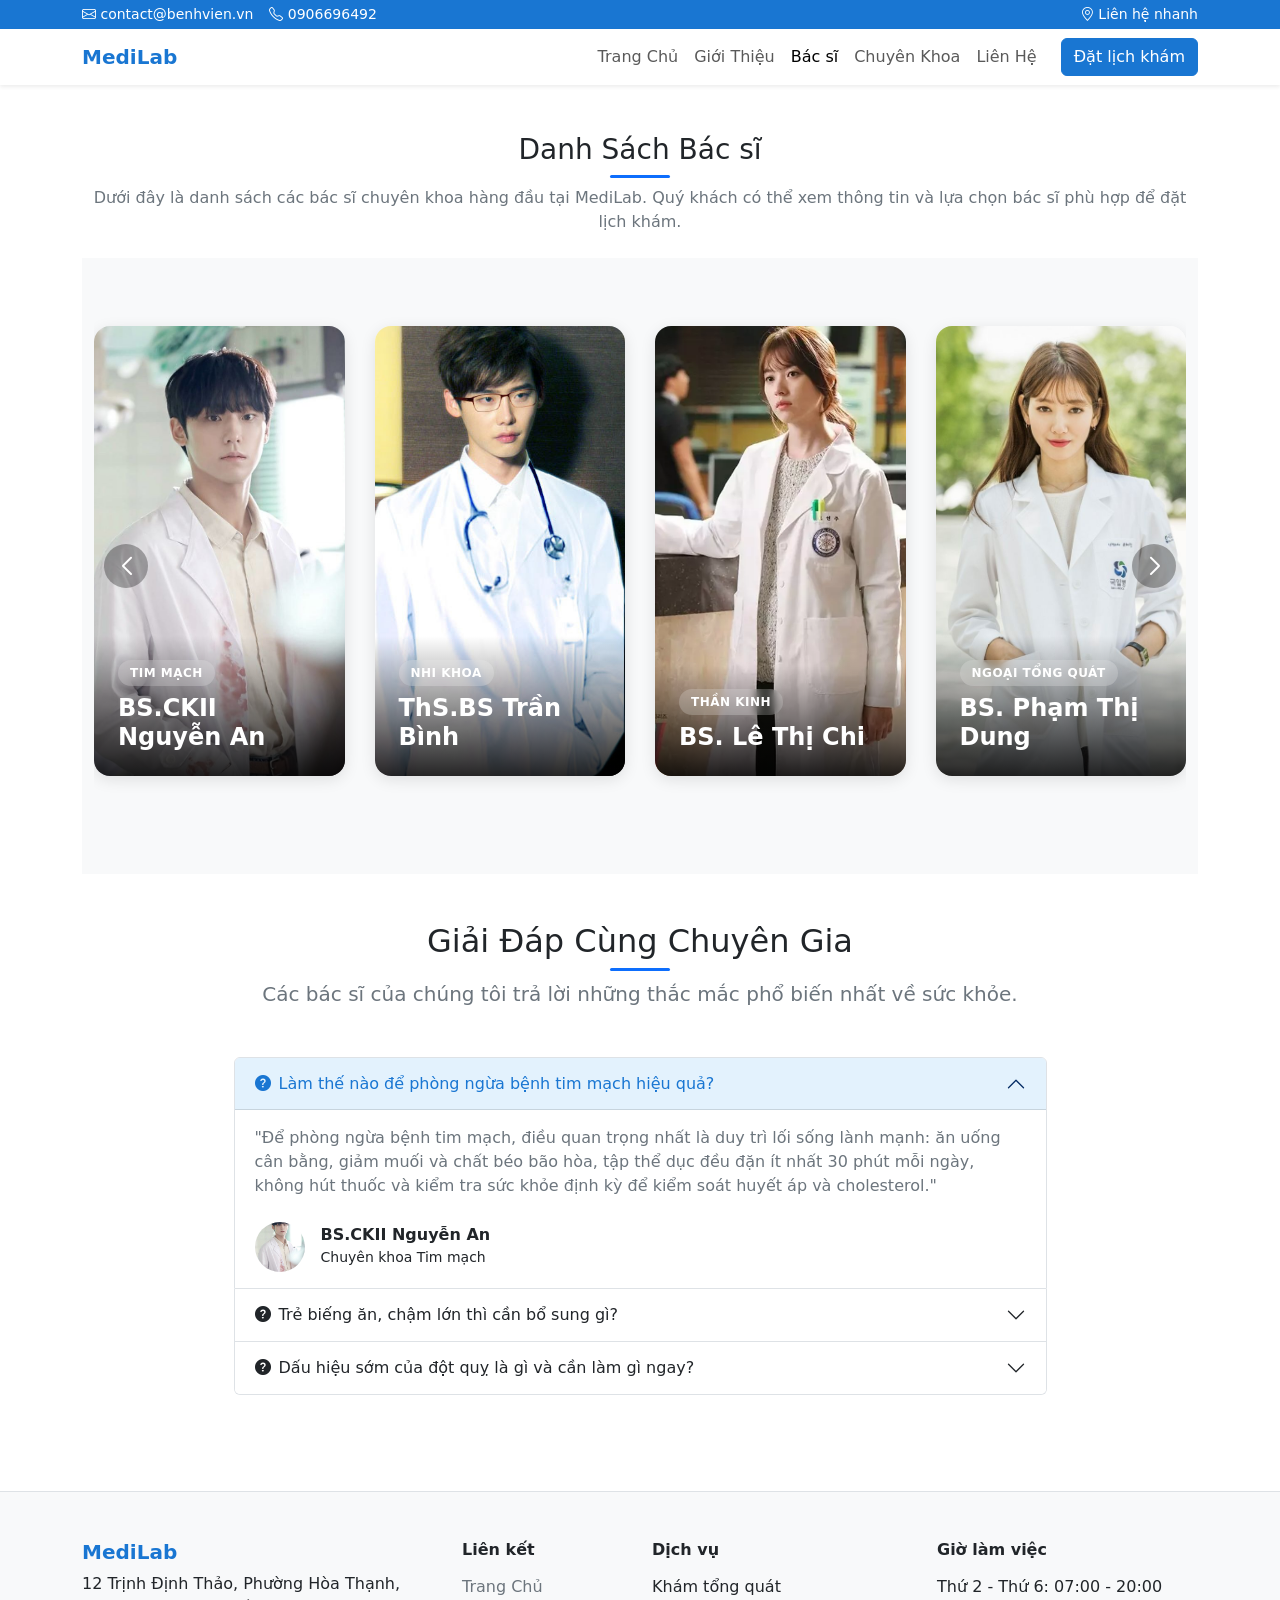
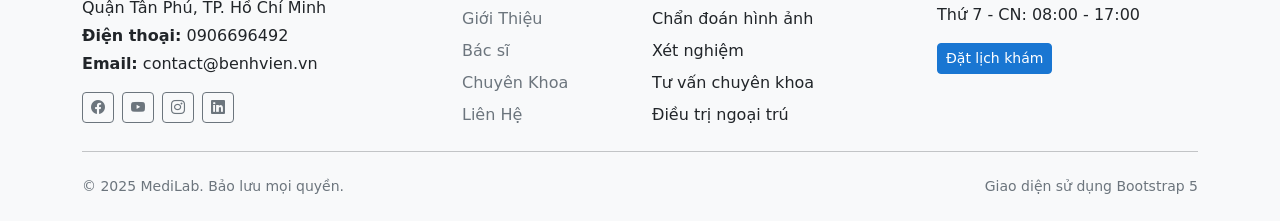
==== bacSi.html @ 4534d4b7 "first commit" ====
<!doctype html>
<html lang="vi">

<head>
  <meta charset="utf-8" />
  <meta name="viewport" content="width=device-width, initial-scale=1" />
  <title>Bác sĩ - MediLab</title>
  <link href="https://cdn.jsdelivr.net/npm/bootstrap@5.3.3/dist/css/bootstrap.min.css" rel="stylesheet" />
  <!-- Bootstrap Icons -->
  <link href="https://cdn.jsdelivr.net/npm/bootstrap-icons@1.11.3/font/bootstrap-icons.css" rel="stylesheet" />
  <link rel="stylesheet" href="https://cdn.jsdelivr.net/npm/swiper@11/swiper-bundle.min.css" />
  <style>
    .section-title::after {
      content: "";
      display: block;
      width: 60px;
      height: 3px;
      background: #0d6efd;
      margin: 8px auto 0;
      border-radius: 3px;
    }
    

    #faq-doctors .accordion-button:not(.collapsed) {
      color: var(--bs-primary);
      background-color: var(--bs-primary-bg-subtle);
      box-shadow: inset 0 -1px 0 rgba(0, 0, 0, .125);
    }

    #faq-doctors .accordion-button:focus {
      box-shadow: 0 0 0 0.25rem rgba(var(--bs-primary-rgb), 0.25);
    }

    #faq-doctors .answer-doctor-img {
      width: 50px;
      height: 50px;
      object-fit: cover;
    }
  </style>
  <link rel="stylesheet" href="./css/style.css">
  <link rel="stylesheet" href="./css/Bac_Si.css">
</head>

<body>
  <!-- thanh thông báo trên cùng -->
  <div id="announcement" class="bg-primary text-white py-1 small">
    <div class="container d-flex flex-wrap justify-content-center justify-content-md-between gap-2">
      <div class="d-flex align-items-center gap-3">
        <span><i class="bi bi-envelope"></i> contact@benhvien.vn</span>
        <span class="d-none d-sm-inline"><i class="bi bi-telephone"></i> 0906696492</span>
      </div>
      <div class="d-flex align-items-center gap-3">
        <a class="text-white text-decoration-none" href="#contact"><i class="bi bi-geo-alt"></i> Liên hệ nhanh</a>
      </div>
    </div>
  </div>

  <!-- header menu -->
  <nav class="navbar navbar-expand-lg navbar-light bg-white shadow-sm sticky-top">
    <div class="container">
      <a class="navbar-brand fw-bold text-primary" href="index.html#home">MediLab</a>
      <button class="navbar-toggler" type="button" data-bs-toggle="collapse" data-bs-target="#mainNav"
        aria-controls="mainNav" aria-expanded="false" aria-label="Toggle navigation">
        <span class="navbar-toggler-icon"></span>
      </button>
      <div class="collapse navbar-collapse" id="mainNav">
        <ul class="navbar-nav ms-auto mb-2 mb-lg-0 align-items-lg-center">
          <li class="nav-item"><a class="nav-link" href="index.html">Trang Chủ</a></li>
          <li class="nav-item"><a class="nav-link" href="gioiThieu.html">Giới Thiệu</a></li>
          <li class="nav-item"><a class="nav-link active" href="bacSi.html">Bác sĩ</a></li>
          <li class="nav-item"><a class="nav-link" href="chuyenKhoa.html">Chuyên Khoa</a></li>
          <li class="nav-item"><a class="nav-link " href="lienHe.html">Liên Hệ</a></li>
          <li class="ms-lg-3 mt-2 mt-lg-0">
            <a href="lienHe.html" class="btn btn-primary">Đặt lịch khám</a>
          </li>
        </ul>
      </div>
    </div>
  </nav>

  <!-- nội dung trang bác sĩ-->
  <main class="py-5">
    <div class="container">
      <div class="text-center mb-4">
        <h1 class="h3 section-title">Danh Sách Bác sĩ</h1>
        <p class="text-secondary">Dưới đây là danh sách các bác sĩ chuyên khoa hàng đầu tại MediLab. Quý khách có thể
          xem thông tin và lựa chọn bác sĩ phù hợp để đặt lịch khám.</p>
      </div>
    </div>

    <div class="container">
      <!-- danh sách bác sĩ -->
      <section id="doctors" class="py-5 bg-light">
        <div class="container">

          <!-- Carousel Bác sĩ -->
          <div class="swiper doctor-swiper">
            <div class="swiper-wrapper">
              <!-- Slide 1 -->
              <div class="swiper-slide">
                <div class="doctor-card">
                  <img src="./assets/doctor/leedohyun.jpg" alt="Bác sĩ Nguyễn An" />
                  <div class="doctor-card-overlay">
                    <span class="doctor-specialty">Tim mạch</span>
                    <h4 class="doctor-name">BS.CKII Nguyễn An</h4>
                  </div>
                </div>
              </div>

              <!-- Slide 2 -->
              <div class="swiper-slide">
                <div class="doctor-card">
                  <img src="./assets/doctor/leesuk.jpg" alt="Bác sĩ Trần Bình" />
                  <div class="doctor-card-overlay">
                    <span class="doctor-specialty">Nhi khoa</span>
                    <h4 class="doctor-name">ThS.BS Trần Bình</h4>
                  </div>
                </div>
              </div>

              <!-- Slide 3 -->
              <div class="swiper-slide">
                <div class="doctor-card">
                  <img src="./assets/doctor/han.jpg" alt="Bác sĩ Lê Chi" />
                  <div class="doctor-card-overlay">
                    <span class="doctor-specialty">Thần kinh</span>
                    <h4 class="doctor-name">BS. Lê Thị Chi</h4>
                  </div>
                </div>
              </div>

              <!-- Slide 4 -->
              <div class="swiper-slide">
                <div class="doctor-card">
                  <img src="./assets/doctor/parkshin-hye.jpg" alt="Bác sĩ Phạm Dung" />
                  <div class="doctor-card-overlay">
                    <span class="doctor-specialty">Ngoại tổng quát</span>
                    <h4 class="doctor-name">BS. Phạm Thị Dung</h4>
                  </div>
                </div>
              </div>

              <!-- Slide 5 (Thêm) -->
              <div class="swiper-slide">
                <div class="doctor-card">
                  <img src="./assets/doctor/leedongwoook.jpg" alt="Bác sĩ Vũ Mạnh" />
                  <div class="doctor-card-overlay">
                    <span class="doctor-specialty">Da liễu</span>
                    <h4 class="doctor-name">BS. Vũ Hùng Mạnh</h4>
                  </div>
                </div>
              </div>
            </div>

            <!-- Nút điều hướng -->
            <div class="swiper-button-next"></div>
            <div class="swiper-button-prev"></div>
          </div>

        </div>
      </section>
    </div>


    <div class="container">
      <section id="faq-doctors" class="py-5">
        <div class="container">
          <div class="text-center mb-5">
            <h2 class="section-title">Giải Đáp Cùng Chuyên Gia</h2>
            <p class="lead text-secondary">Các bác sĩ của chúng tôi trả lời những thắc mắc phổ biến nhất về sức khỏe.
            </p>
          </div>

          <div class="row justify-content-center">
            <div class="col-lg-9">
              <div class="accordion" id="doctorFaqAccordion">

                <!-- Câu hỏi 1 -->
                <div class="accordion-item">
                  <h2 class="accordion-header">
                    <button class="accordion-button" type="button" data-bs-toggle="collapse"
                      data-bs-target="#collapseOne" aria-expanded="true" aria-controls="collapseOne">
                      <i class="bi bi-question-circle-fill me-2"></i>
                      Làm thế nào để phòng ngừa bệnh tim mạch hiệu quả?
                    </button>
                  </h2>
                  <div id="collapseOne" class="accordion-collapse collapse show" data-bs-parent="#doctorFaqAccordion">
                    <div class="accordion-body">
                      <blockquote class="mb-4 text-secondary">
                        "Để phòng ngừa bệnh tim mạch, điều quan trọng nhất là duy trì lối sống lành mạnh: ăn
                        uống cân bằng, giảm muối và chất béo bão hòa, tập thể dục đều đặn ít nhất 30 phút mỗi
                        ngày, không hút thuốc và kiểm tra sức khỏe định kỳ để kiểm soát huyết áp và cholesterol."
                      </blockquote>
                      <div class="d-flex align-items-center">
                        <img src="./assets/doctor/leedohyun.jpg" alt="BS.CKII Nguyễn An"
                          class="answer-doctor-img rounded-circle me-3">
                        <div>
                          <h6 class="fw-bold mb-0">BS.CKII Nguyễn An</h6>
                          <small>Chuyên khoa Tim mạch</small>
                        </div>
                      </div>
                    </div>
                  </div>
                </div>

                <!-- Câu hỏi 2 -->
                <div class="accordion-item">
                  <h2 class="accordion-header">
                    <button class="accordion-button collapsed" type="button" data-bs-toggle="collapse"
                      data-bs-target="#collapseTwo" aria-expanded="false" aria-controls="collapseTwo">
                      <i class="bi bi-question-circle-fill me-2"></i>
                      Trẻ biếng ăn, chậm lớn thì cần bổ sung gì?
                    </button>
                  </h2>
                  <div id="collapseTwo" class="accordion-collapse collapse" data-bs-parent="#doctorFaqAccordion">
                    <div class="accordion-body">
                      <blockquote class="mb-4 text-secondary">
                        "Khi trẻ biếng ăn, cha mẹ không nên ép con mà hãy chia nhỏ bữa ăn và đa dạng hóa thực
                        đơn. Cần đảm bảo đủ 4 nhóm chất: đạm, béo, đường bột, vitamin và khoáng chất. Các vi
                        chất quan trọng cần chú ý là kẽm, sắt, và vitamin nhóm B. Tốt nhất, hãy đưa bé đến
                        gặp bác sĩ dinh dưỡng để được tư vấn cụ thể."
                      </blockquote>
                      <div class="d-flex align-items-center">
                        <img src="./assets/doctor/leesuk.jpg" alt="ThS.BS Trần Bình"
                          class="answer-doctor-img rounded-circle me-3">
                        <div>
                          <h6 class="fw-bold mb-0">ThS.BS Trần Bình</h6>
                          <small>Chuyên khoa Nhi</small>
                        </div>
                      </div>
                    </div>
                  </div>
                </div>

                <!-- Câu hỏi 3 -->
                <div class="accordion-item">
                  <h2 class="accordion-header">
                    <button class="accordion-button collapsed" type="button" data-bs-toggle="collapse"
                      data-bs-target="#collapseThree" aria-expanded="false" aria-controls="collapseThree">
                      <i class="bi bi-question-circle-fill me-2"></i>
                      Dấu hiệu sớm của đột quỵ là gì và cần làm gì ngay?
                    </button>
                  </h2>
                  <div id="collapseThree" class="accordion-collapse collapse" data-bs-parent="#doctorFaqAccordion">
                    <div class="accordion-body">
                      <blockquote class="mb-4 text-secondary">
                        "Hãy ghi nhớ quy tắc F.A.S.T: **F**ace (Méo mặt), **A**rm (Yếu tay), **S**peech (Nói
                        khó), **T**ime (Thời gian). Khi thấy bất kỳ dấu hiệu nào, hãy gọi cấp cứu ngay lập
                        tức. Tuyệt đối không tự ý cho bệnh nhân uống thuốc hay cạo gió. Thời gian vàng để cứu
                        não là cực kỳ quan trọng."
                      </blockquote>
                      <div class="d-flex align-items-center">
                        <img src="./assets/doctor/han.jpg" alt="BS. Lê Thị Chi"
                          class="answer-doctor-img rounded-circle me-3">
                        <div>
                          <h6 class="fw-bold mb-0">BS. Lê Thị Chi</h6>
                          <small>Chuyên khoa Thần kinh</small>
                        </div>
                      </div>
                    </div>
                  </div>
                </div>
              </div>
            </div>
          </div>
        </div>
      </section>
    </div>

  </main>


  <!-- footer -->
  <footer class="bg-light border-top pt-5">
    <div class="container">
      <div class="row g-4">
        <div class="col-lg-4">
          <h5 class="fw-bold text-primary">MediLab</h5>
          <p class="mb-1">12 Trịnh Định Thảo, Phường Hòa Thạnh, Quận Tân Phú, TP. Hồ Chí Minh</p>
          <p class="mb-1"><span class="fw-semibold">Điện thoại:</span> 0906696492</p>
          <p class="mb-3"><span class="fw-semibold">Email:</span> contact@benhvien.vn</p>
          <div class="d-flex gap-2">
            <a class="btn btn-outline-secondary btn-sm" href="#" aria-label="Facebook"><i
                class="bi bi-facebook"></i></a>
            <a class="btn btn-outline-secondary btn-sm" href="#" aria-label="YouTube"><i class="bi bi-youtube"></i></a>
            <a class="btn btn-outline-secondary btn-sm" href="#" aria-label="Instagram"><i
                class="bi bi-instagram"></i></a>
            <a class="btn btn-outline-secondary btn-sm" href="#" aria-label="LinkedIn"><i
                class="bi bi-linkedin"></i></a>
          </div>
        </div>
        <div class="col-6 col-lg-2">
          <h6 class="fw-semibold mb-3">Liên kết</h6>
          <ul class="list-unstyled mb-0">
            <li class="mb-2"><a class="text-decoration-none text-secondary" href="index.html">Trang Chủ</a></li>
            <li class="mb-2"><a class="text-decoration-none text-secondary" href="lienHe.html">Giới Thiệu</a></li>
            <li class="mb-2"><a class="text-decoration-none text-secondary" href="bacSi.html">Bác sĩ</a></li>
            <li class="mb-2"><a class="text-decoration-none text-secondary" href="chuyenKhoa.html">Chuyên Khoa</a></li>
            <li><a class="text-decoration-none text-secondary" href="lienHe.html">Liên Hệ</a></li>
          </ul>
        </div>
        <div class="col-6 col-lg-3">
          <h6 class="fw-semibold mb-3">Dịch vụ</h6>
          <ul class="list-unstyled mb-0">
            <li class="mb-2">Khám tổng quát</li>
            <li class="mb-2">Chẩn đoán hình ảnh</li>
            <li class="mb-2">Xét nghiệm</li>
            <li class="mb-2">Tư vấn chuyên khoa</li>
            <li>Điều trị ngoại trú</li>
          </ul>
        </div>
        <div class="col-12 col-lg-3">
          <h6 class="fw-semibold mb-3">Giờ làm việc</h6>
          <ul class="list-unstyled">
            <li class="mb-1">Thứ 2 - Thứ 6: 07:00 - 20:00</li>
            <li class="mb-3">Thứ 7 - CN: 08:00 - 17:00</li>
          </ul>
          <a href="lienHe.html" class="btn btn-primary btn-sm">Đặt lịch khám</a>
        </div>
      </div>
      <hr class="my-4" />
      <div class="d-flex flex-column flex-md-row justify-content-between align-items-center pb-4">
        <small class="text-secondary">© 2025 MediLab. Bảo lưu mọi quyền.</small>
        <small class="text-secondary">Giao diện sử dụng Bootstrap 5</small>
      </div>
    </div>
  </footer>

  <!-- script Bootstrap -->
  <script src="https://cdn.jsdelivr.net/npm/bootstrap@5.3.3/dist/js/bootstrap.bundle.min.js"></script>
  <script src="https://cdn.jsdelivr.net/npm/swiper@11/swiper-bundle.min.js"></script>
  <script src="./js/carousel_Bac_Si.js"></script>
  <script>
    const bar = document.getElementById('announcement');
    const onScroll = () => {
      if (!bar) return;
      if (window.scrollY > 10) {
        bar.classList.add('d-none');
      } else {
        bar.classList.remove('d-none');
      }
    };
    window.addEventListener('scroll', onScroll, { passive: true });
  </script>
</body>

</html>
---- css/style.css ----
:root {
    /* Màu chính */
    --bs-primary: #1976D2;
    --bs-primary-rgb: 25, 118, 210;

    /* Link */
    --bs-link-color: #1976D2;
    --bs-link-hover-color: #1565C0;

    /* Focus ring */
    --bs-focus-ring-color: rgba(25, 118, 210, .25);

    /* Hệ màu “emphasis/subtle” của Bootstrap 5.3 (ảnh hưởng alert, badges subtle, text-emphasis, bg-subtle...) */
    --bs-primary-text-emphasis: #0d47a1;     /* text-primary-emphasis */
    --bs-primary-bg-subtle:    #e3f2fd;     /* bg-primary-subtle */
    --bs-primary-border-subtle:#90caf9;     /* border-primary-subtle */
  }

  /* Nút primary: đảm bảo hover/active đẹp và đủ tương phản */
  .btn-primary {
    --bs-btn-bg: var(--bs-primary);
    --bs-btn-border-color: var(--bs-primary);
    --bs-btn-hover-bg: #1565C0;
    --bs-btn-hover-border-color: #1565C0;
    --bs-btn-active-bg: #0D47A1;
    --bs-btn-active-border-color: #0D47A1;
    --bs-btn-disabled-bg: var(--bs-primary);
    --bs-btn-disabled-border-color: var(--bs-primary);
  }
  /* Feature cards hover effect */
  .feature-card { transition: transform .15s ease, box-shadow .15s ease, background-color .15s ease; }
  .feature-card:hover { transform: translateY(-2px); box-shadow: 0 .5rem 1rem rgba(0,0,0,.08); background-color: var(--bs-primary-bg-subtle); }
  .feature-card:hover .feature-icon { color: var(--bs-primary) !important; }
  .feature-card:hover h5, .feature-card:hover p { color: var(--bs-primary-text-emphasis); }
---- css/Bac_Si.css ----
/* đoạn code hiển thị danh sách bác sĩ */
 .doctor-swiper {
     width: 100%;
     padding-top: 20px;
     padding-bottom: 50px;
 }

 .doctor-card {
     position: relative;
     height: 450px;
     width: auto;
     border-radius: 16px;
     overflow: hidden;
     display: flex;
     flex-direction: column;
     justify-content: flex-end;
     box-shadow: 0 4px 15px rgba(0, 0, 0, 0.1);
     transition: transform 0.3s ease, box-shadow 0.3s ease;
     cursor: pointer;
 }

 .doctor-card:hover {
     transform: translateY(-10px);
     box-shadow: 0 12px 25px rgba(0, 0, 0, 0.2);
 }

 .doctor-card img {
     position: absolute;
     top: 0;
     left: 0;
     width: 100%;
     height: 100%;
     object-fit: cover;
     z-index: 1;
     transition: transform 0.4s ease;
 }

 @media (max-width: 767.98px) {
     .doctor-card {
         background-color: #f1f6ff;
         max-height: 900px;
     }

     .doctor-card img {
         object-fit: fill;
     }
 }

 .doctor-card:hover img {
     transform: scale(1.05);
 }

 .doctor-card-overlay {
     position: relative;
     z-index: 2;
     padding: 24px;
     color: white;
     background: linear-gradient(180deg, rgba(0, 0, 0, 0) 0%, rgba(0, 0, 0, 0.85) 100%);
 }

 .doctor-specialty {
     display: inline-block;
     padding: 4px 12px;
     font-size: 12px;
     font-weight: 700;
     letter-spacing: 0.5px;
     text-transform: uppercase;
     background-color: rgba(255, 255, 255, 0.2);
     backdrop-filter: blur(4px);
     border-radius: 20px;
     margin-bottom: 8px;
 }

 .doctor-name {
     font-size: 1.5rem;
     font-weight: 600;
     margin: 0;
     line-height: 1.2;
 }

 /* Tùy chỉnh nút điều hướng của Swiper */
 .doctor-swiper .swiper-button-next,
 .doctor-swiper .swiper-button-prev {
     color: #ffffff;
     background-color: rgba(0, 0, 0, 0.3);
     width: 44px;
     height: 44px;
     border-radius: 50%;
     transition: background-color 0.2s ease;
 }

 .doctor-swiper .swiper-button-next:hover,
 .doctor-swiper .swiper-button-prev:hover {
     background-color: rgba(0, 0, 0, 0.6);
 }

 .doctor-swiper .swiper-button-next::after,
 .doctor-swiper .swiper-button-prev::after {
     font-size: 18px;
     font-weight: bold;
 }

 /* Tùy chỉnh phân trang (dấu chấm) */
 .doctor-swiper .swiper-pagination-bullet {
     width: 10px;
     height: 10px;
     background-color: #cccccc;
     opacity: 1;
     transition: background-color 0.2s ease, transform 0.2s ease;
 }

 .doctor-swiper .swiper-pagination-bullet-active {
     background-color: var(--bs-primary, #0d6efd);
     transform: scale(1.2);
 }
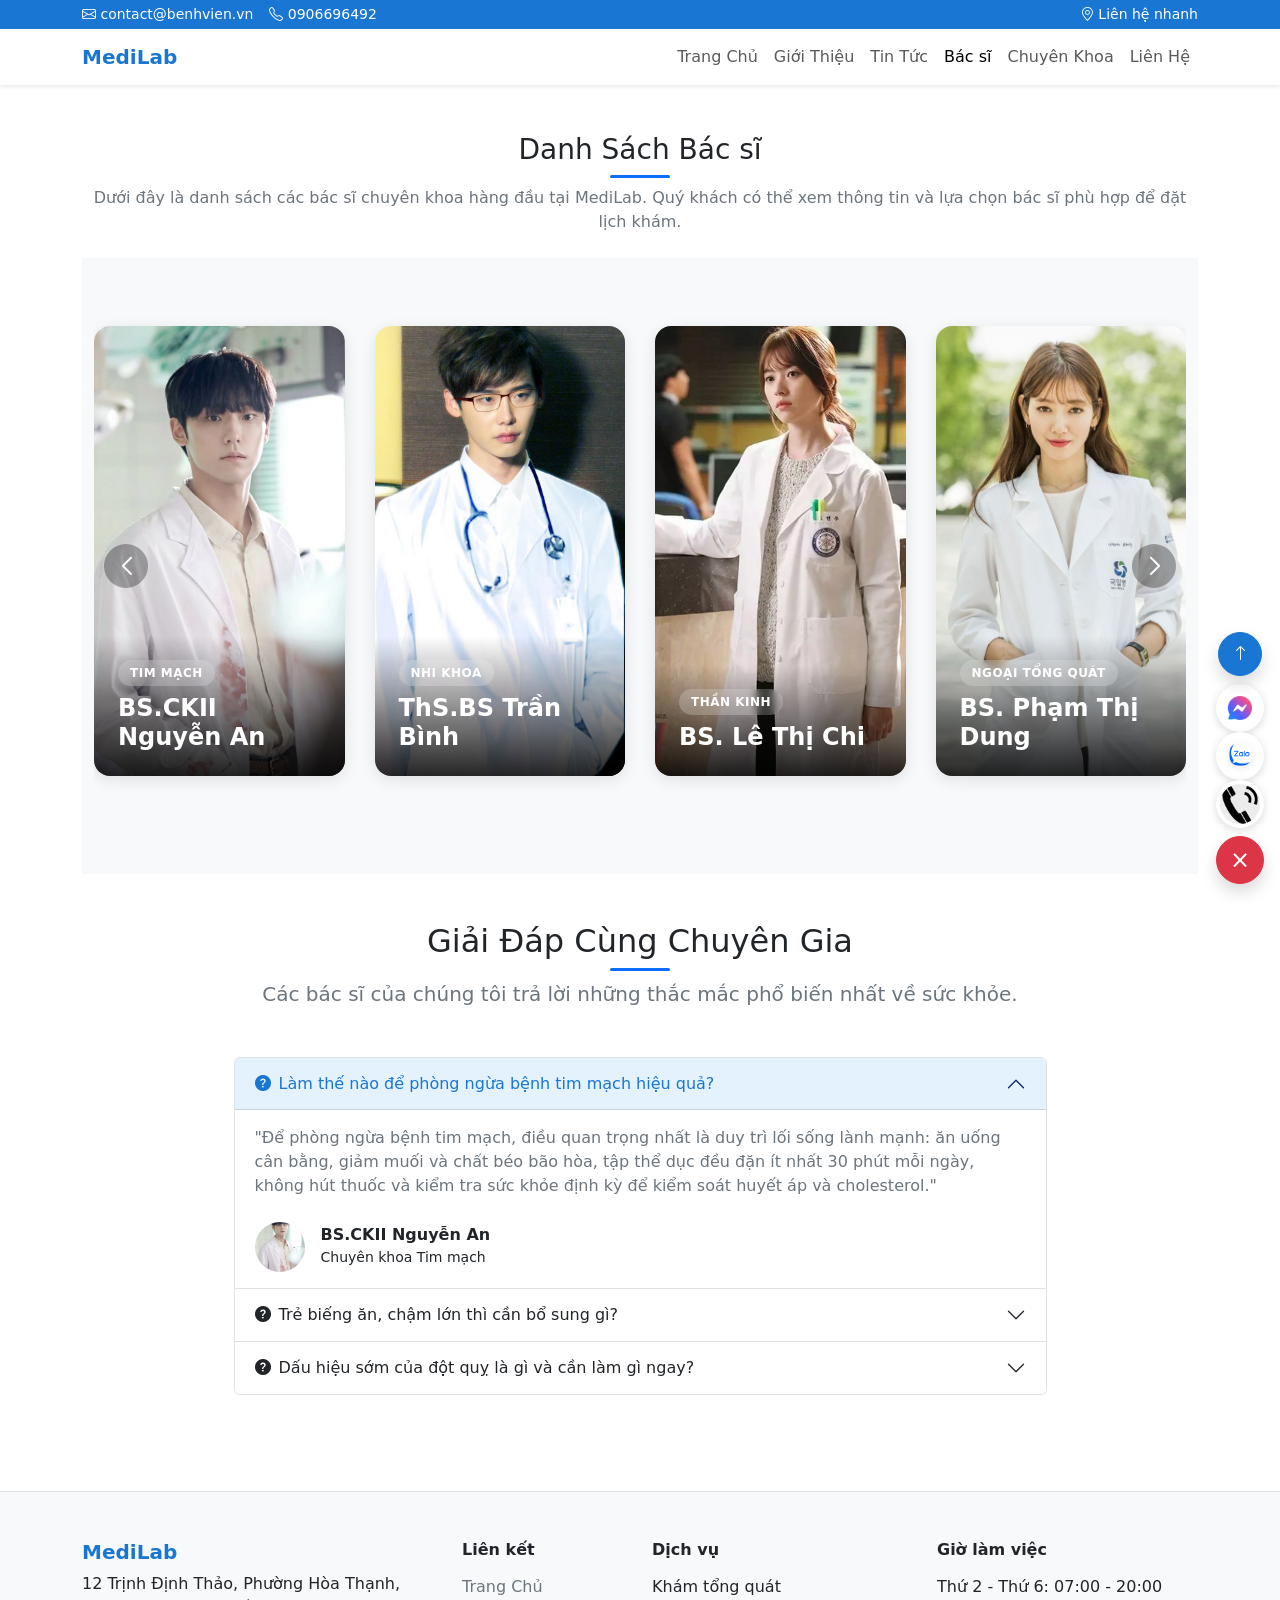
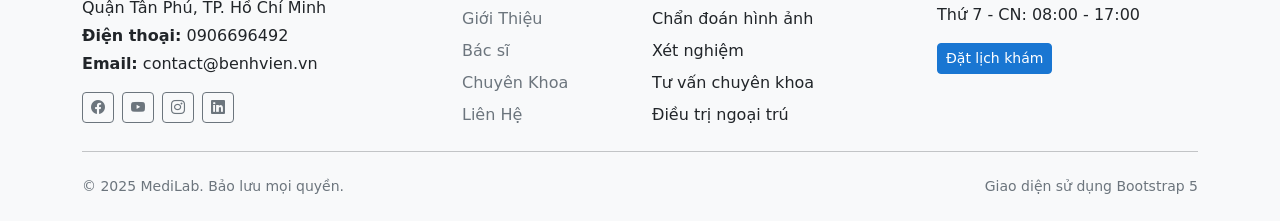
==== commit 5687afb6: "tin tuc" ====
--- a/bacSi.html
+++ b/bacSi.html
@@ -9,6 +9,7 @@
   <!-- Bootstrap Icons -->
   <link href="https://cdn.jsdelivr.net/npm/bootstrap-icons@1.11.3/font/bootstrap-icons.css" rel="stylesheet" />
   <link rel="stylesheet" href="https://cdn.jsdelivr.net/npm/swiper@11/swiper-bundle.min.css" />
+  <link rel="stylesheet" href="./css/back_to_top.css">
   <style>
     .section-title::after {
       content: "";
@@ -19,7 +20,7 @@
       margin: 8px auto 0;
       border-radius: 3px;
     }
-    
+
 
     #faq-doctors .accordion-button:not(.collapsed) {
       color: var(--bs-primary);
@@ -67,12 +68,10 @@
         <ul class="navbar-nav ms-auto mb-2 mb-lg-0 align-items-lg-center">
           <li class="nav-item"><a class="nav-link" href="index.html">Trang Chủ</a></li>
           <li class="nav-item"><a class="nav-link" href="gioiThieu.html">Giới Thiệu</a></li>
+          <li class="nav-item"><a class="nav-link" href="tinTuc.html">Tin Tức</a></li>
           <li class="nav-item"><a class="nav-link active" href="bacSi.html">Bác sĩ</a></li>
           <li class="nav-item"><a class="nav-link" href="chuyenKhoa.html">Chuyên Khoa</a></li>
           <li class="nav-item"><a class="nav-link " href="lienHe.html">Liên Hệ</a></li>
-          <li class="ms-lg-3 mt-2 mt-lg-0">
-            <a href="lienHe.html" class="btn btn-primary">Đặt lịch khám</a>
-          </li>
         </ul>
       </div>
     </div>
@@ -326,22 +325,35 @@
     </div>
   </footer>
 
+  <!-- nút scroll to top và nút liên hệ (Messenger, Zalo, Gọi điện) -->
+  <div id="contactFab" class="fab">
+    <div class="d-flex flex-column align-items-center gap-2">
+      <a href="#" id="backToTop"
+        class="btn btn-primary rounded-circle shadow d-flex align-items-center justify-content-center"
+        aria-label="Lên đầu trang">
+        <i class="bi bi-arrow-up"></i>
+      </a>
+      <div class="fab-actions flex-column align-items-center">
+        <a href="https://m.me/facebook" target="_blank" rel="noopener" class="d-inline-block" aria-label="Messenger">
+          <img src="assets/messager.png" alt="Messenger" />
+        </a>
+        <a href="https://zalo.me/0906696492" target="_blank" rel="noopener" class="d-inline-block" aria-label="Zalo">
+          <img src="assets/zalo.png" alt="Zalo" />
+        </a>
+        <a href="tel:0906696492" class="d-inline-block" aria-label="Gọi điện">
+          <img src="assets/phone.png" alt="Gọi điện" />
+        </a>
+      </div>
+      <button id="fabToggle" type="button" class="btn btn-danger rounded-circle shadow" aria-expanded="false"
+        aria-label="Mở liên hệ" style="width:48px;height:48px;font-size:24px;line-height:1">+</button>
+    </div>
+  </div>
+
   <!-- script Bootstrap -->
   <script src="https://cdn.jsdelivr.net/npm/bootstrap@5.3.3/dist/js/bootstrap.bundle.min.js"></script>
   <script src="https://cdn.jsdelivr.net/npm/swiper@11/swiper-bundle.min.js"></script>
   <script src="./js/carousel_Bac_Si.js"></script>
-  <script>
-    const bar = document.getElementById('announcement');
-    const onScroll = () => {
-      if (!bar) return;
-      if (window.scrollY > 10) {
-        bar.classList.add('d-none');
-      } else {
-        bar.classList.remove('d-none');
-      }
-    };
-    window.addEventListener('scroll', onScroll, { passive: true });
-  </script>
+  <script src="./js/back_to_top.js"></script>
 </body>
 
 </html>
--- a/css/back_to_top.css
+++ b/css/back_to_top.css
@@ -0,0 +1,58 @@
+/* nút nổi: liên hệ (+/X) và back-to-top */
+.fab {
+    position: fixed;
+    right: 16px;
+    bottom: 16px;
+    z-index: 1080;
+}
+
+.fab .fab-actions {
+    display: none;
+}
+
+.fab.open .fab-actions {
+    display: flex;
+    animation: fadeInUp .2s ease;
+}
+
+.fab .fab-actions a img {
+    width: 48px;
+    height: 48px;
+    border-radius: 50%;
+    background: #fff;
+    padding: 4px;
+    box-shadow: 0 2px 8px rgba(0, 0, 0, .15);
+    transition: transform .15s ease;
+}
+
+.fab .fab-actions a img:hover {
+    transform: scale(1.05);
+}
+
+/* back-to-top luôn ở trên cùng của cột, độc lập với toggle */
+#backToTop {
+    width: 44px;
+    height: 44px;
+    opacity: 0;
+    visibility: hidden;
+    transform: translateY(8px);
+    transition: opacity .25s ease, transform .25s ease;
+}
+
+#backToTop.show {
+    opacity: 1;
+    visibility: visible;
+    transform: translateY(0);
+}
+
+@keyframes fadeInUp {
+    from {
+        opacity: 0;
+        transform: translateY(6px);
+    }
+
+    to {
+        opacity: 1;
+        transform: translateY(0);
+    }
+}
